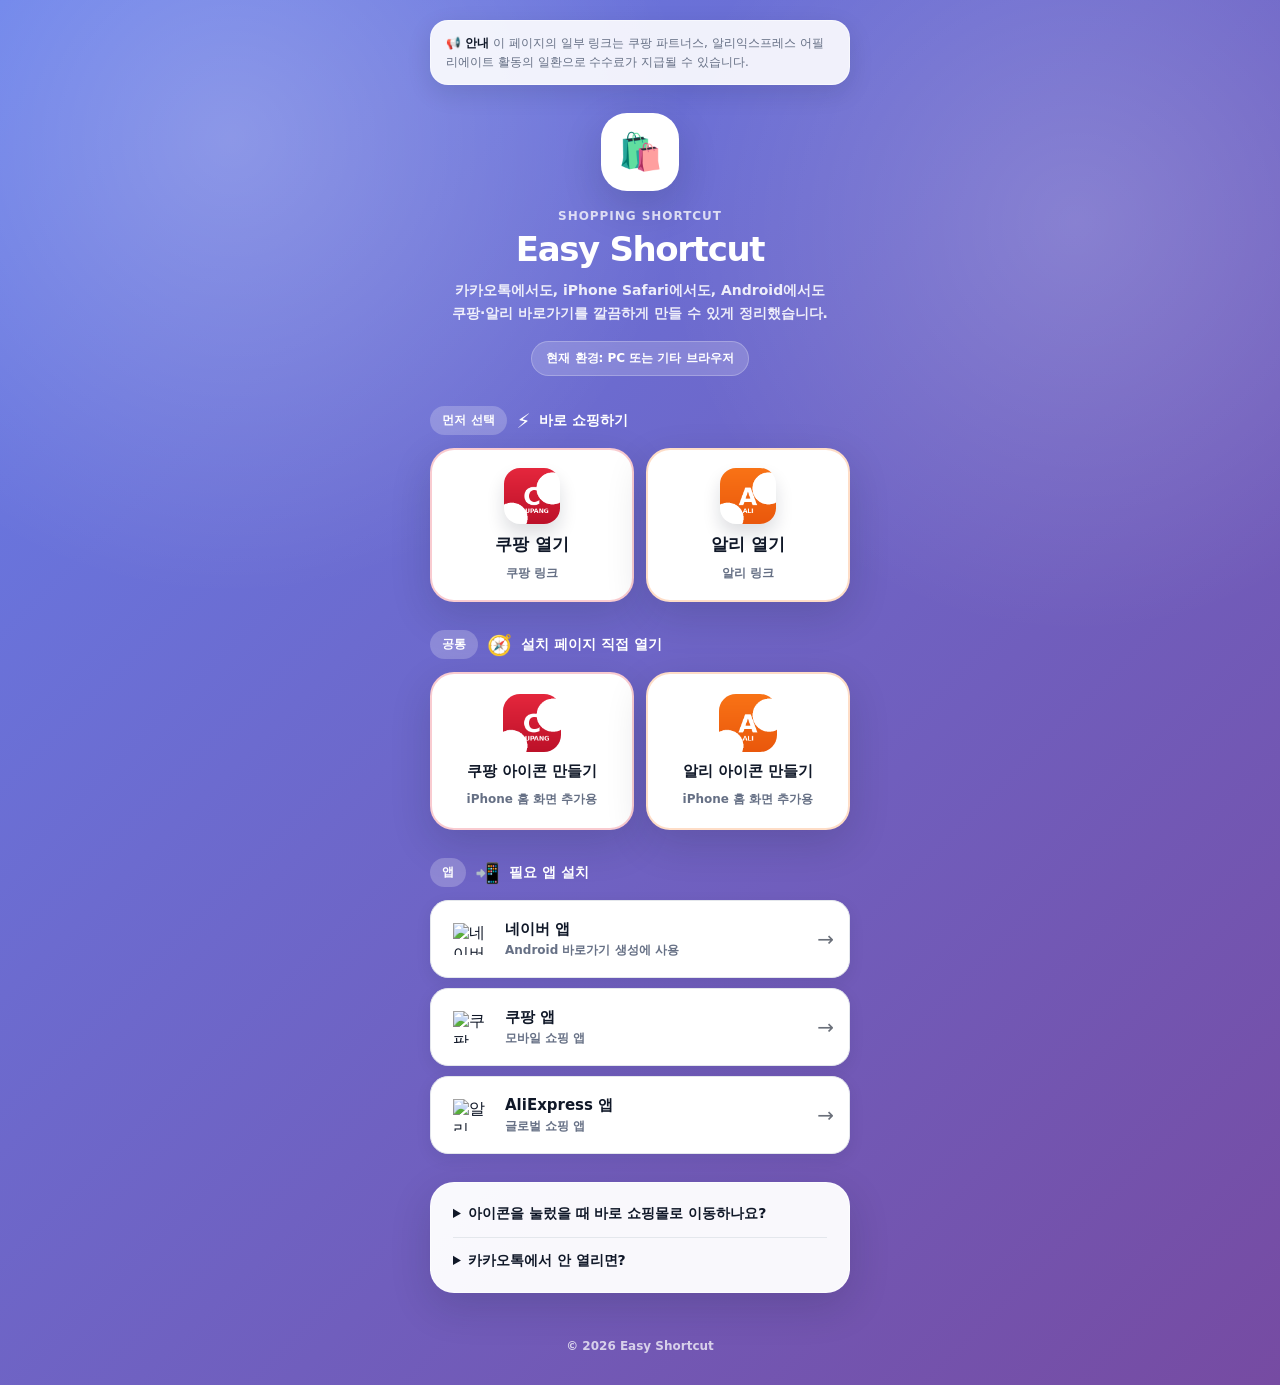
==== index.html @ d46e0c62 "Add files via upload" ====
<!DOCTYPE html>
<html lang="ko">
<head>
  <meta charset="utf-8">
  <meta name="viewport" content="width=device-width, initial-scale=1.0, maximum-scale=1.0, viewport-fit=cover">
  <meta name="format-detection" content="telephone=no">
  <meta name="google-site-verification" content="u36-FtkXCnHJ3qi2akqjFoLQ2M7pudNXb6r19_hKcMg">

  <title>Easy Shortcut - 쿠팡·알리 쇼핑 바로가기</title>
  <meta name="description" content="쿠팡, 알리익스프레스 바로가기 아이콘을 휴대폰 홈 화면에 추가하고 카카오톡·Safari·Android 환경에서 간편하게 쇼핑하세요.">
  <meta name="keywords" content="쇼핑 바로가기, 쿠팡 바로가기, 알리익스프레스 바로가기, 홈화면 추가, 카카오톡 외부브라우저, 네이버앱 바로가기">
  <link rel="canonical" href="https://azit4376-blip.github.io/app/">

  <meta property="og:type" content="website">
  <meta property="og:title" content="Easy Shortcut - 쿠팡·알리 쇼핑 바로가기">
  <meta property="og:description" content="쿠팡·알리 쇼핑 아이콘을 휴대폰 홈 화면에 추가하세요.">
  <meta property="og:image" content="https://azit4376-blip.github.io/app/icon-512.png">
  <meta property="og:url" content="https://azit4376-blip.github.io/app/">

  <meta name="theme-color" content="#101828">
  <meta name="apple-mobile-web-app-capable" content="yes">
  <meta name="apple-mobile-web-app-status-bar-style" content="default">
  <meta name="apple-mobile-web-app-title" content="쇼핑홈">
  <link rel="apple-touch-icon" href="icon-192.png">
  <link rel="icon" href="icon-192.png">
  <link rel="manifest" href="manifest.json">

  <link rel="stylesheet" href="style.css">
  <script src="app.js" defer></script>
</head>

<body data-page="index">
  <div id="kakaotalk-guide" class="overlay" aria-hidden="true">
    <div class="overlay-panel" role="dialog" aria-modal="true" aria-labelledby="kakao-title">
      <button class="overlay-close" type="button" data-close-overlay aria-label="닫기">×</button>
      <div class="overlay-badge">💬</div>
      <p class="overlay-eyebrow">카카오톡 인앱 브라우저 감지</p>
      <h2 id="kakao-title">외부 브라우저에서 여는 게 안정적이에요</h2>
      <p id="kakao-desc" class="overlay-desc"></p>
      <button id="open-ext-btn" class="primary-btn overlay-btn" type="button">외부 브라우저로 열기</button>
      <p id="kakao-subnote" class="overlay-note"></p>
    </div>
  </div>

  <div id="toast" class="toast" role="status" aria-live="polite"></div>

  <main class="container">
    <section class="notice-card disclosure">
      <b>📢 안내</b>
      이 페이지의 일부 링크는 쿠팡 파트너스, 알리익스프레스 어필리에이트 활동의 일환으로 수수료가 지급될 수 있습니다.
    </section>

    <header class="hero">
      <div class="logo" aria-hidden="true">🛍️</div>
      <p class="eyebrow">Shopping Shortcut</p>
      <h1>Easy Shortcut</h1>
      <p class="hero-desc">카카오톡에서도, iPhone Safari에서도, Android에서도<br>쿠팡·알리 바로가기를 깔끔하게 만들 수 있게 정리했습니다.</p>
      <div class="platform-chip" id="platform-chip">기기 환경 확인 중</div>
    </header>

    <section class="section quick-actions">
      <div class="section-title">
        <span class="badge">먼저 선택</span>
        <span class="emoji">⚡</span>
        <span>바로 쇼핑하기</span>
      </div>

      <div class="button-grid">
        <button class="shop-tile coupang-tile" type="button" data-open-shop="coupang">
          <img src="coupang-icon.png" alt="" class="shop-icon" loading="lazy">
          <span>쿠팡 열기</span>
          <small>쿠팡 링크</small>
        </button>
        <button class="shop-tile ali-tile" type="button" data-open-shop="ali">
          <img src="ali-icon.png" alt="" class="shop-icon" loading="lazy">
          <span>알리 열기</span>
          <small>알리 링크</small>
        </button>
      </div>
    </section>

    <section class="section only-kakao">
      <div class="guide-card kakao-card">
        <div class="guide-header">
          <span class="emoji">💬</span>
          <h2>카카오톡에서 열었다면</h2>
        </div>
        <p class="guide-copy">카카오톡 안에서는 홈 화면 추가나 외부 앱 연결이 막히는 경우가 많습니다. 아래 버튼으로 Safari 또는 기본 브라우저에서 다시 열어주세요.</p>
        <button class="primary-btn" type="button" data-open-external-current>외부 브라우저로 다시 열기</button>
      </div>
    </section>

    <section class="section only-android" id="android-shortcuts">
      <div class="section-title">
        <span class="badge">Android</span>
        <span class="emoji">📱</span>
        <span>홈 화면 아이콘 추가</span>
      </div>

      <div class="guide-card">
        <div class="guide-header">
          <span class="emoji">✅</span>
          <h2>네이버앱 바로가기 방식</h2>
        </div>
        <p class="guide-copy">Android는 네이버앱의 바로가기 기능을 이용하면 홈 화면에 쇼핑 아이콘을 바로 만들 수 있습니다.</p>
        <button class="card card-primary" type="button" data-shortcut-shop="coupang">
          <span class="card-icon"><img src="coupang-icon.png" alt="쿠팡"></span>
          <span class="card-text"><b>쿠팡 아이콘 추가</b><small>홈 화면에 쿠팡 바로가기 만들기</small></span>
          <span class="card-arrow">→</span>
        </button>
        <button class="card" type="button" data-shortcut-shop="ali">
          <span class="card-icon"><img src="ali-icon.png" alt="알리"></span>
          <span class="card-text"><b>알리 아이콘 추가</b><small>홈 화면에 알리 바로가기 만들기</small></span>
          <span class="card-arrow">→</span>
        </button>
        <p class="mini-note">네이버앱이 없으면 설치 화면으로 이동합니다.</p>
      </div>
    </section>

    <section class="section only-ios" id="ios-guide">
      <div class="section-title">
        <span class="badge">iPhone</span>
        <span class="emoji">🍎</span>
        <span>홈 화면 추가 방법</span>
      </div>

      <div class="guide-card">
        <div class="guide-header">
          <span class="emoji">📌</span>
          <h2>Safari에서 아이콘 만들기</h2>
        </div>
        <ol class="steps">
          <li><b>1</b><span>아래에서 원하는 쇼핑몰 설치 페이지를 엽니다.</span></li>
          <li><b>2</b><span>Safari 하단의 <strong>공유 버튼 ↑</strong>을 누릅니다.</span></li>
          <li><b>3</b><span><strong>홈 화면에 추가</strong>를 선택하고 이름을 확인한 뒤 추가합니다.</span></li>
        </ol>
        <div class="button-grid slim">
          <a class="secondary-btn" href="coupang.html?install=1">쿠팡 설치 페이지</a>
          <a class="secondary-btn" href="ali.html?install=1">알리 설치 페이지</a>
        </div>
      </div>
    </section>

    <section class="section universal-guide">
      <div class="section-title">
        <span class="badge">공통</span>
        <span class="emoji">🧭</span>
        <span>설치 페이지 직접 열기</span>
      </div>

      <div class="install-grid">
        <a class="install-card coupang-border" href="coupang.html?install=1">
          <img src="coupang-icon.png" alt="쿠팡" class="install-icon">
          <b>쿠팡 아이콘 만들기</b>
          <span>iPhone 홈 화면 추가용</span>
        </a>
        <a class="install-card ali-border" href="ali.html?install=1">
          <img src="ali-icon.png" alt="알리익스프레스" class="install-icon">
          <b>알리 아이콘 만들기</b>
          <span>iPhone 홈 화면 추가용</span>
        </a>
      </div>
    </section>

    <section class="section">
      <div class="section-title">
        <span class="badge">앱</span>
        <span class="emoji">📲</span>
        <span>필요 앱 설치</span>
      </div>

      <a href="https://play.google.com/store/apps/details?id=com.nhn.android.search&hl=ko" class="card app-card" target="_blank" rel="noopener noreferrer">
        <span class="card-icon"><img src="https://www.google.com/s2/favicons?domain=naver.com&sz=64" alt="네이버"></span>
        <span class="card-text"><b>네이버 앱</b><small>Android 바로가기 생성에 사용</small></span>
        <span class="card-arrow">→</span>
      </a>
      <a href="https://play.google.com/store/apps/details?id=com.coupang.mobile&hl=ko" class="card app-card" target="_blank" rel="noopener noreferrer">
        <span class="card-icon"><img src="https://www.google.com/s2/favicons?domain=coupang.com&sz=64" alt="쿠팡"></span>
        <span class="card-text"><b>쿠팡 앱</b><small>모바일 쇼핑 앱</small></span>
        <span class="card-arrow">→</span>
      </a>
      <a href="https://play.google.com/store/apps/details?id=com.alibaba.aliexpresshd&hl=ko" class="card app-card" target="_blank" rel="noopener noreferrer">
        <span class="card-icon"><img src="https://www.google.com/s2/favicons?domain=aliexpress.com&sz=64" alt="알리"></span>
        <span class="card-text"><b>AliExpress 앱</b><small>글로벌 쇼핑 앱</small></span>
        <span class="card-arrow">→</span>
      </a>
    </section>

    <section class="section faq-card">
      <details>
        <summary>아이콘을 눌렀을 때 바로 쇼핑몰로 이동하나요?</summary>
        <p>Android 네이버앱 바로가기는 쇼핑몰 링크를 바로 열도록 구성했습니다. iPhone은 Safari 정책상 홈 화면에 추가한 설치 페이지가 먼저 열리고, 홈 화면 실행 환경에서는 자동으로 쇼핑몰 링크로 이동합니다.</p>
      </details>
      <details>
        <summary>카카오톡에서 안 열리면?</summary>
        <p>카카오톡 오른쪽 하단 또는 상단 메뉴에서 “외부 브라우저로 열기 / Safari로 열기”를 선택한 뒤 다시 시도하면 안정적입니다.</p>
      </details>
    </section>

    <footer class="footer">© 2026 Easy Shortcut</footer>
  </main>
</body>
</html>
---- style.css ----
@import url('https://cdn.jsdelivr.net/gh/orioncactus/pretendard/dist/web/static/pretendard.css');

:root {
  --bg-1: #667eea;
  --bg-2: #764ba2;
  --bg-gradient: linear-gradient(135deg, var(--bg-1), var(--bg-2));
  --card: rgba(255, 255, 255, 0.96);
  --card-solid: #ffffff;
  --text: #101828;
  --muted: #667085;
  --line: #e4e7ec;
  --primary: #6366f1;
  --primary-dark: #4f46e5;
  --coupang: #e5273d;
  --coupang-dark: #bd1129;
  --ali: #f97316;
  --ali-dark: #ea580c;
  --shadow: 0 14px 40px rgba(16, 24, 40, 0.16);
  --shadow-soft: 0 8px 24px rgba(16, 24, 40, 0.12);
  --radius: 24px;
}

* { box-sizing: border-box; margin: 0; padding: 0; }
html { -webkit-text-size-adjust: 100%; }
body {
  min-height: 100vh;
  color: var(--text);
  font-family: 'Pretendard', -apple-system, BlinkMacSystemFont, system-ui, sans-serif;
  background:
    radial-gradient(circle at 18% 10%, rgba(255,255,255,0.24), transparent 28%),
    radial-gradient(circle at 84% 16%, rgba(255,255,255,0.18), transparent 26%),
    var(--bg-gradient);
  padding: max(20px, env(safe-area-inset-top)) 0 max(24px, env(safe-area-inset-bottom));
}

button, a { -webkit-tap-highlight-color: transparent; }
button { font: inherit; }
a { color: inherit; }
img { max-width: 100%; display: block; }

.container { width: min(100%, 460px); margin: 0 auto; padding: 0 20px; }

.notice-card {
  background: rgba(255, 255, 255, 0.9);
  border: 1px solid rgba(255, 255, 255, 0.45);
  box-shadow: var(--shadow-soft);
  border-radius: 18px;
  padding: 13px 15px;
  color: var(--muted);
  font-size: 12px;
  line-height: 1.55;
}
.notice-card b { color: var(--text); }
.notice-card.small { width: 100%; margin-bottom: 22px; text-align: left; }

.hero { text-align: center; color: white; padding: 28px 0 30px; }
.logo {
  width: 78px;
  height: 78px;
  margin: 0 auto 18px;
  border-radius: 26px;
  background: var(--card-solid);
  display: grid;
  place-items: center;
  font-size: 36px;
  box-shadow: var(--shadow);
  animation: float 3.5s ease-in-out infinite;
}
@keyframes float { 0%,100% { transform: translateY(0); } 50% { transform: translateY(-8px); } }
.eyebrow { font-size: 12px; font-weight: 800; letter-spacing: 0.08em; text-transform: uppercase; opacity: 0.76; }
.hero h1 { margin-top: 6px; font-size: 34px; font-weight: 900; letter-spacing: -0.04em; }
.hero-desc { margin-top: 10px; font-size: 14px; line-height: 1.65; color: rgba(255,255,255,0.88); font-weight: 600; }
.platform-chip {
  display: inline-flex;
  margin-top: 16px;
  padding: 8px 14px;
  border-radius: 999px;
  background: rgba(255,255,255,0.18);
  border: 1px solid rgba(255,255,255,0.24);
  color: white;
  font-size: 12px;
  font-weight: 800;
  backdrop-filter: blur(10px);
}

.section { margin-bottom: 28px; }
.section-title {
  display: flex;
  align-items: center;
  gap: 9px;
  margin-bottom: 13px;
  color: white;
  font-size: 14px;
  font-weight: 900;
}
.badge {
  padding: 6px 12px;
  border-radius: 999px;
  background: rgba(255,255,255,0.22);
  font-size: 12px;
  letter-spacing: 0.02em;
}
.emoji { font-size: 20px; }

.button-grid { display: grid; grid-template-columns: 1fr 1fr; gap: 12px; }
.button-grid.slim { margin-top: 18px; }
.shop-tile {
  border: 0;
  border-radius: var(--radius);
  min-height: 148px;
  padding: 18px 14px;
  background: var(--card-solid);
  box-shadow: var(--shadow);
  color: var(--text);
  display: flex;
  flex-direction: column;
  align-items: center;
  justify-content: center;
  gap: 9px;
  cursor: pointer;
  transition: transform 0.15s ease, box-shadow 0.15s ease;
}
.shop-tile:active { transform: scale(0.97); box-shadow: var(--shadow-soft); }
.shop-icon { width: 56px; height: 56px; border-radius: 16px; object-fit: cover; box-shadow: 0 10px 18px rgba(16,24,40,0.14); }
.shop-tile span { font-size: 17px; font-weight: 900; }
.shop-tile small { color: var(--muted); font-size: 12px; font-weight: 700; }
.coupang-tile { border: 2px solid rgba(229, 39, 61, 0.24); }
.ali-tile { border: 2px solid rgba(249, 115, 22, 0.24); }

.guide-card, .faq-card {
  background: var(--card);
  border: 1px solid rgba(255,255,255,0.55);
  box-shadow: var(--shadow);
  border-radius: var(--radius);
  padding: 22px;
}
.guide-header { display: flex; align-items: center; gap: 9px; margin-bottom: 12px; }
.guide-header h2 { font-size: 18px; font-weight: 900; letter-spacing: -0.03em; }
.guide-copy { color: var(--muted); font-size: 14px; line-height: 1.7; margin-bottom: 16px; font-weight: 600; }
.kakao-card { background: #fee500; }
.kakao-card .guide-copy { color: #3c1e1e; }

.card {
  width: 100%;
  border: 1px solid var(--line);
  border-radius: 18px;
  background: var(--card-solid);
  padding: 15px;
  margin-top: 10px;
  display: flex;
  align-items: center;
  gap: 13px;
  color: var(--text);
  text-align: left;
  text-decoration: none;
  box-shadow: 0 5px 16px rgba(16,24,40,0.08);
  cursor: pointer;
}
.card-primary {
  color: white;
  background: linear-gradient(135deg, var(--coupang), var(--coupang-dark));
  border: 0;
}
.card-icon { width: 46px; height: 46px; border-radius: 14px; background: rgba(255,255,255,0.75); display: grid; place-items: center; flex: 0 0 auto; }
.card-icon img { width: 32px; height: 32px; object-fit: contain; }
.card-text { display: flex; flex-direction: column; gap: 3px; flex: 1; }
.card-text b { font-size: 15px; }
.card-text small { font-size: 12px; color: var(--muted); font-weight: 700; }
.card-primary .card-text small { color: rgba(255,255,255,0.85); }
.card-arrow { font-size: 20px; opacity: 0.62; }
.mini-note { margin-top: 12px; color: var(--muted); font-size: 12px; font-weight: 700; text-align: center; }

.steps { list-style: none; display: grid; gap: 13px; }
.steps li { display: flex; gap: 12px; align-items: flex-start; font-size: 14px; line-height: 1.55; color: var(--text); font-weight: 600; }
.steps b {
  width: 28px;
  height: 28px;
  border-radius: 999px;
  background: var(--primary);
  color: white;
  display: inline-grid;
  place-items: center;
  flex: 0 0 auto;
  font-size: 13px;
}
.steps strong { color: var(--primary-dark); }
.steps.compact { gap: 10px; }

.install-grid { display: grid; grid-template-columns: 1fr 1fr; gap: 12px; }
.install-card {
  background: var(--card-solid);
  border: 2px solid transparent;
  border-radius: var(--radius);
  padding: 18px 12px;
  min-height: 158px;
  text-decoration: none;
  box-shadow: var(--shadow);
  display: flex;
  flex-direction: column;
  align-items: center;
  justify-content: center;
  gap: 10px;
  text-align: center;
}
.install-card b { font-size: 15px; }
.install-card span { font-size: 12px; color: var(--muted); font-weight: 700; }
.install-icon { width: 58px; height: 58px; border-radius: 17px; object-fit: cover; }
.coupang-border { border-color: rgba(229, 39, 61, 0.24); }
.ali-border { border-color: rgba(249, 115, 22, 0.24); }

.primary-btn, .secondary-btn, .ghost-btn {
  border: 0;
  border-radius: 18px;
  min-height: 52px;
  padding: 14px 18px;
  font-size: 15px;
  font-weight: 900;
  cursor: pointer;
  text-align: center;
  text-decoration: none;
  display: inline-flex;
  align-items: center;
  justify-content: center;
  transition: transform 0.15s ease, box-shadow 0.15s ease;
}
.primary-btn {
  width: 100%;
  color: white;
  background: linear-gradient(135deg, var(--primary), var(--primary-dark));
  box-shadow: 0 12px 26px rgba(79, 70, 229, 0.26);
}
.secondary-btn { color: var(--text); background: #f2f4f7; border: 1px solid var(--line); }
.secondary-btn.full, .ghost-btn { width: 100%; margin-top: 10px; }
.ghost-btn { color: var(--muted); background: transparent; border: 1px dashed var(--line); }
.primary-btn:active, .secondary-btn:active, .ghost-btn:active { transform: translateY(1px) scale(0.99); }

.faq-card details { padding: 14px 0; border-bottom: 1px solid var(--line); }
.faq-card details:first-child { padding-top: 0; }
.faq-card details:last-child { border-bottom: 0; padding-bottom: 0; }
.faq-card summary { cursor: pointer; font-weight: 900; font-size: 14px; }
.faq-card p { margin-top: 9px; color: var(--muted); font-size: 13px; line-height: 1.65; font-weight: 600; }

.footer { text-align: center; color: rgba(255,255,255,0.72); font-size: 12px; font-weight: 700; padding: 18px 0 8px; }

/* Overlay */
.overlay {
  display: none;
  position: fixed;
  inset: 0;
  z-index: 10000;
  padding: 20px;
  background: rgba(3, 7, 18, 0.74);
  backdrop-filter: blur(10px);
  align-items: center;
  justify-content: center;
}
.overlay.show { display: flex; }
.overlay-panel {
  width: min(100%, 370px);
  border-radius: 28px;
  background: #fee500;
  color: #3c1e1e;
  padding: 30px 24px 24px;
  box-shadow: 0 28px 70px rgba(0,0,0,0.32);
  text-align: center;
  position: relative;
}
.overlay-close {
  position: absolute;
  right: 14px;
  top: 12px;
  width: 34px;
  height: 34px;
  border: 0;
  border-radius: 999px;
  background: rgba(60, 30, 30, 0.08);
  color: #3c1e1e;
  font-size: 22px;
  cursor: pointer;
}
.overlay-badge { font-size: 50px; }
.overlay-eyebrow { margin-top: 4px; font-size: 12px; font-weight: 900; opacity: 0.75; }
.overlay-panel h2 { margin-top: 8px; font-size: 22px; font-weight: 900; letter-spacing: -0.04em; }
.overlay-desc { margin-top: 12px; font-size: 14px; line-height: 1.75; font-weight: 700; }
.overlay-btn { margin-top: 18px; }
.overlay-note { margin-top: 12px; font-size: 12px; line-height: 1.5; font-weight: 800; opacity: 0.82; }

.toast {
  position: fixed;
  left: 50%;
  bottom: max(20px, env(safe-area-inset-bottom));
  transform: translate(-50%, 18px);
  z-index: 10001;
  max-width: min(90vw, 360px);
  padding: 12px 14px;
  border-radius: 999px;
  background: rgba(16, 24, 40, 0.92);
  color: white;
  font-size: 13px;
  font-weight: 800;
  opacity: 0;
  pointer-events: none;
  transition: opacity 0.18s ease, transform 0.18s ease;
}
.toast.show { opacity: 1; transform: translate(-50%, 0); }

/* Platform-specific display */
.only-ios, .only-android, .only-kakao { display: none !important; }
body.is-ios .only-ios { display: block !important; }
body.is-android .only-android { display: block !important; }
body.is-kakao .only-kakao { display: block !important; }
body.is-kakao .only-android.secondary-btn,
body.is-android .only-android.secondary-btn { display: inline-flex !important; }
body.is-kakao .only-ios { display: none !important; }
body.is-kakao.is-ios .only-ios { display: block !important; }

/* Single install pages */
body.single-page {
  display: grid;
  place-items: center;
  padding: max(18px, env(safe-area-inset-top)) 18px max(18px, env(safe-area-inset-bottom));
}
.install-page {
  width: min(100%, 410px);
  padding: 28px 24px 24px;
  border-radius: 32px;
  background: rgba(255,255,255,0.97);
  box-shadow: 0 34px 74px rgba(16,24,40,0.24);
  display: flex;
  flex-direction: column;
  align-items: center;
  text-align: center;
}
.coupang-theme { --primary: var(--coupang); --primary-dark: var(--coupang-dark); }
.ali-theme { --primary: var(--ali); --primary-dark: var(--ali-dark); }
.big-icon { width: 96px; height: 96px; border-radius: 25px; object-fit: cover; box-shadow: 0 14px 28px rgba(16,24,40,0.18); margin-bottom: 18px; }
.install-page h1 { margin-top: 6px; font-size: 26px; font-weight: 900; letter-spacing: -0.04em; }
.lead { margin: 10px 0 20px; color: var(--muted); font-size: 14px; line-height: 1.65; font-weight: 700; }
.platform-guide {
  width: 100%;
  background: #f9fafb;
  border: 1px solid var(--line);
  border-radius: 20px;
  padding: 17px;
  margin-bottom: 16px;
  text-align: left;
}
.platform-guide p { color: var(--muted); font-size: 13px; line-height: 1.65; font-weight: 700; }
.guide-mini-title { margin-bottom: 12px; font-weight: 900; font-size: 14px; }
.auto-card {
  width: 100%;
  border-radius: 18px;
  padding: 14px;
  margin-bottom: 16px;
  background: rgba(99,102,241,0.08);
  border: 1px solid rgba(99,102,241,0.16);
  display: grid;
  gap: 4px;
  color: var(--text);
}
.auto-card[hidden] { display: none; }
.auto-card b { font-size: 14px; }
.auto-card span { color: var(--muted); font-size: 12px; font-weight: 700; }
.text-btn { margin-top: 6px; border: 0; background: transparent; color: var(--primary-dark); font-weight: 900; cursor: pointer; }
.sub-link { margin-top: 14px; color: var(--muted); font-size: 13px; font-weight: 800; text-decoration: none; border-bottom: 1px dashed var(--line); }

@media (max-width: 360px) {
  .container { padding: 0 16px; }
  .hero h1 { font-size: 30px; }
  .button-grid, .install-grid { gap: 10px; }
  .shop-tile { min-height: 136px; }
  .guide-card, .faq-card { padding: 19px; }
  .install-page { padding: 24px 19px 22px; }
  .install-page h1 { font-size: 23px; }
  .big-icon { width: 86px; height: 86px; }
}
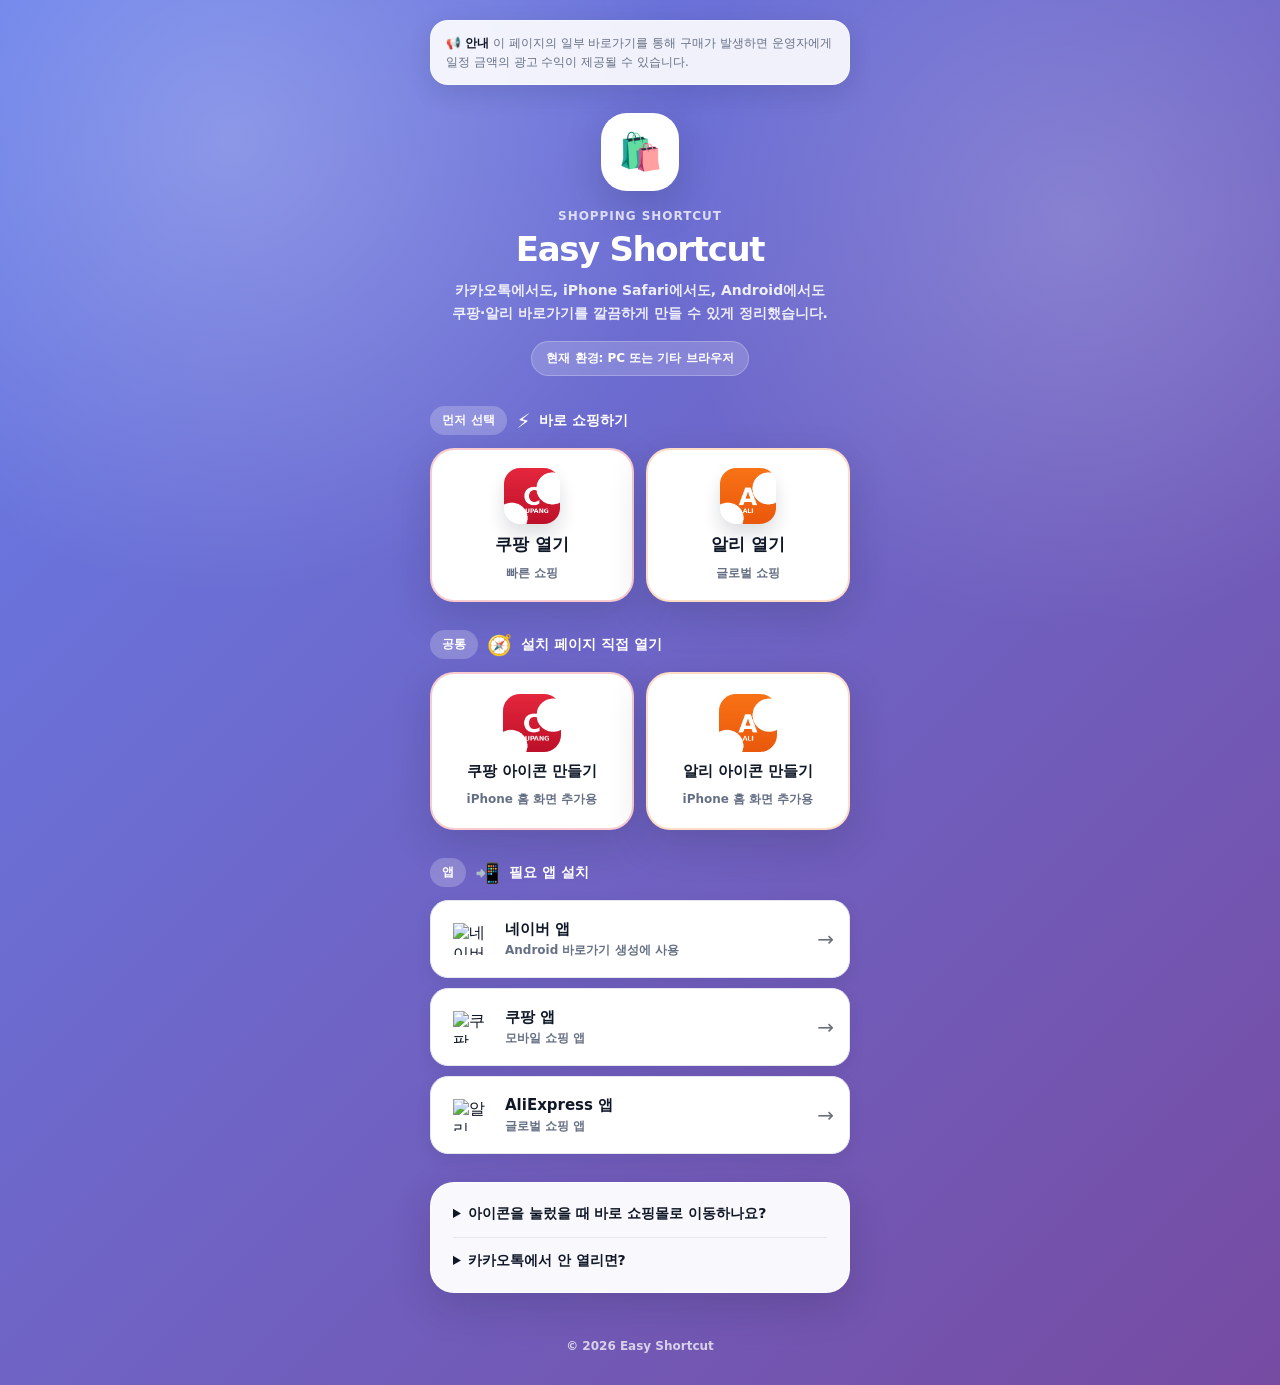
==== commit 8a7f0035: "Add files via upload" ====
--- a/index.html
+++ b/index.html
@@ -47,7 +47,7 @@
   <main class="container">
     <section class="notice-card disclosure">
       <b>📢 안내</b>
-      이 페이지의 일부 링크는 쿠팡 파트너스, 알리익스프레스 어필리에이트 활동의 일환으로 수수료가 지급될 수 있습니다.
+      이 페이지의 일부 바로가기를 통해 구매가 발생하면 운영자에게 일정 금액의 광고 수익이 제공될 수 있습니다.
     </section>
 
     <header class="hero">
@@ -69,12 +69,12 @@
         <button class="shop-tile coupang-tile" type="button" data-open-shop="coupang">
           <img src="coupang-icon.png" alt="" class="shop-icon" loading="lazy">
           <span>쿠팡 열기</span>
-          <small>쿠팡 링크</small>
+          <small>빠른 쇼핑</small>
         </button>
         <button class="shop-tile ali-tile" type="button" data-open-shop="ali">
           <img src="ali-icon.png" alt="" class="shop-icon" loading="lazy">
           <span>알리 열기</span>
-          <small>알리 링크</small>
+          <small>글로벌 쇼핑</small>
         </button>
       </div>
     </section>
@@ -102,18 +102,18 @@
           <span class="emoji">✅</span>
           <h2>네이버앱 바로가기 방식</h2>
         </div>
-        <p class="guide-copy">Android는 네이버앱의 바로가기 기능을 이용하면 홈 화면에 쇼핑 아이콘을 바로 만들 수 있습니다.</p>
-        <button class="card card-primary" type="button" data-shortcut-shop="coupang">
+        <p class="guide-copy">아래 버튼을 누르면 네이버앱의 바로가기 추가 화면으로 이동하도록 설정했습니다.</p>
+        <button class="card card-primary" type="button" data-naver-shortcut="coupang">
           <span class="card-icon"><img src="coupang-icon.png" alt="쿠팡"></span>
-          <span class="card-text"><b>쿠팡 아이콘 추가</b><small>홈 화면에 쿠팡 바로가기 만들기</small></span>
+          <span class="card-text"><b>쿠팡 아이콘 추가</b><small>네이버앱 바로가기 추가 화면으로 이동</small></span>
           <span class="card-arrow">→</span>
         </button>
-        <button class="card" type="button" data-shortcut-shop="ali">
+        <button class="card" type="button" data-naver-shortcut="ali">
           <span class="card-icon"><img src="ali-icon.png" alt="알리"></span>
-          <span class="card-text"><b>알리 아이콘 추가</b><small>홈 화면에 알리 바로가기 만들기</small></span>
+          <span class="card-text"><b>알리 아이콘 추가</b><small>네이버앱 바로가기 추가 화면으로 이동</small></span>
           <span class="card-arrow">→</span>
         </button>
-        <p class="mini-note">네이버앱이 없으면 설치 화면으로 이동합니다.</p>
+        <p class="mini-note">네이버앱이 설치되어 있으면 바로가기 추가 화면이 열립니다.</p>
       </div>
     </section>
 
--- a/style.css
+++ b/style.css
@@ -374,3 +374,211 @@
   .install-page h1 { font-size: 23px; }
   .big-icon { width: 86px; height: 86px; }
 }
+
+
+/* ─────────────────────────────────────────
+   Single install page guide upgrade
+   메인 페이지의 "홈 화면 추가 방법" 카드 디자인을 설치 페이지에도 적용
+───────────────────────────────────────── */
+.install-section {
+  width: 100%;
+  margin-bottom: 16px;
+}
+.install-section-title {
+  color: var(--text);
+  margin: 0 0 12px;
+  justify-content: flex-start;
+}
+.install-section-title .badge {
+  color: white;
+  background: linear-gradient(135deg, var(--primary), var(--primary-dark));
+  box-shadow: 0 8px 18px rgba(16, 24, 40, 0.12);
+}
+.install-guide-card {
+  width: 100%;
+  padding: 21px;
+  text-align: left;
+  background: linear-gradient(180deg, rgba(255,255,255,0.98), rgba(249,250,251,0.98));
+  border: 1px solid rgba(228, 231, 236, 0.95);
+  box-shadow: 0 12px 28px rgba(16, 24, 40, 0.10);
+}
+.install-guide-card .guide-header {
+  padding-bottom: 14px;
+  margin-bottom: 15px;
+  border-bottom: 1px solid var(--line);
+}
+.install-guide-card .guide-header h2 {
+  font-size: 18px;
+}
+.install-guide-card .guide-copy {
+  margin-bottom: 16px;
+}
+.install-guide-card .guide-copy b {
+  color: var(--primary-dark);
+  font-weight: 900;
+}
+.install-steps {
+  gap: 15px;
+}
+.install-steps li {
+  padding: 13px 12px;
+  border-radius: 16px;
+  background: #ffffff;
+  border: 1px solid rgba(228, 231, 236, 0.9);
+  box-shadow: 0 4px 14px rgba(16, 24, 40, 0.06);
+}
+.install-steps b {
+  background: linear-gradient(135deg, var(--primary), var(--primary-dark));
+  box-shadow: 0 8px 14px rgba(16, 24, 40, 0.12);
+}
+.install-steps strong {
+  color: var(--primary-dark);
+  font-weight: 900;
+}
+.result-box {
+  margin-top: 16px;
+  padding: 14px 15px;
+  border-radius: 18px;
+  background: rgba(99, 102, 241, 0.07);
+  border: 1px solid rgba(99, 102, 241, 0.13);
+  display: flex;
+  align-items: center;
+  gap: 12px;
+}
+.coupang-theme .result-box {
+  background: rgba(229, 39, 61, 0.07);
+  border-color: rgba(229, 39, 61, 0.14);
+}
+.ali-theme .result-box {
+  background: rgba(249, 115, 22, 0.08);
+  border-color: rgba(249, 115, 22, 0.16);
+}
+.result-icon {
+  width: 42px;
+  height: 42px;
+  border-radius: 15px;
+  background: #ffffff;
+  box-shadow: 0 6px 16px rgba(16, 24, 40, 0.10);
+  display: grid;
+  place-items: center;
+  font-size: 22px;
+  flex: 0 0 auto;
+}
+.result-box p {
+  font-size: 13px;
+  line-height: 1.55;
+  color: var(--muted);
+  font-weight: 700;
+}
+.result-box b {
+  color: var(--primary-dark);
+  font-weight: 900;
+}
+.kakao-install-card {
+  background: #fee500;
+  border-color: rgba(60, 30, 30, 0.12);
+}
+.kakao-install-card .guide-copy {
+  color: #3c1e1e;
+}
+.install-actions {
+  width: 100%;
+  margin-top: 2px;
+}
+
+@media (max-width: 360px) {
+  .install-guide-card { padding: 18px; }
+  .install-steps li { padding: 12px 10px; }
+  .result-box { padding: 12px; }
+}
+
+
+/* ─────────────────────────────────────────
+   INSTALL PAGE GUIDE POPUP
+───────────────────────────────────────── */
+.install-guide-overlay {
+  position: fixed;
+  inset: 0;
+  z-index: 11000;
+  display: none;
+  align-items: center;
+  justify-content: center;
+  padding: 22px;
+  background: rgba(15, 23, 42, 0.62);
+  backdrop-filter: blur(14px);
+}
+.install-guide-overlay.show { display: flex; }
+.install-guide-panel {
+  position: relative;
+  width: min(100%, 390px);
+  max-height: calc(100vh - 44px);
+  overflow: auto;
+  background: rgba(255, 255, 255, 0.98);
+  border-radius: 28px;
+  padding: 26px 22px 22px;
+  box-shadow: 0 28px 70px rgba(0, 0, 0, 0.32);
+  border: 1px solid rgba(255, 255, 255, 0.75);
+}
+.install-guide-top {
+  display: flex;
+  align-items: center;
+  gap: 10px;
+  margin-bottom: 14px;
+}
+.install-guide-top .emoji { font-size: 28px; }
+.install-guide-top .badge {
+  display: inline-flex;
+  align-items: center;
+  justify-content: center;
+  min-height: 30px;
+  padding: 6px 14px;
+  border-radius: 999px;
+  background: rgba(99, 102, 241, 0.11);
+  color: var(--primary-dark);
+  font-size: 13px;
+  font-weight: 900;
+}
+.install-guide-panel h2 {
+  font-size: 25px;
+  line-height: 1.25;
+  letter-spacing: -0.6px;
+  margin: 0 34px 10px 0;
+  color: var(--text-dark);
+}
+.install-guide-desc {
+  font-size: 14px;
+  line-height: 1.65;
+  color: var(--text-gray);
+  margin-bottom: 18px;
+}
+.install-guide-desc b { color: var(--text-dark); }
+.install-guide-popup-steps {
+  gap: 14px;
+  margin-bottom: 18px;
+}
+.install-guide-popup-steps li {
+  background: #f8fafc;
+  border: 1px solid rgba(99, 102, 241, 0.12);
+  border-radius: 18px;
+  padding: 14px 14px 14px 12px;
+  box-shadow: var(--shadow-sm);
+}
+.install-guide-popup-steps li b {
+  width: 32px;
+  height: 32px;
+  font-size: 14px;
+}
+.install-guide-popup-steps li span {
+  font-size: 15px;
+  line-height: 1.55;
+  font-weight: 700;
+}
+.popup-result-box { margin-bottom: 16px; }
+.primary-btn.full { width: 100%; }
+
+@media (max-width: 360px) {
+  .install-guide-overlay { padding: 16px; }
+  .install-guide-panel { border-radius: 24px; padding: 24px 18px 18px; }
+  .install-guide-panel h2 { font-size: 22px; }
+  .install-guide-popup-steps li span { font-size: 14px; }
+}
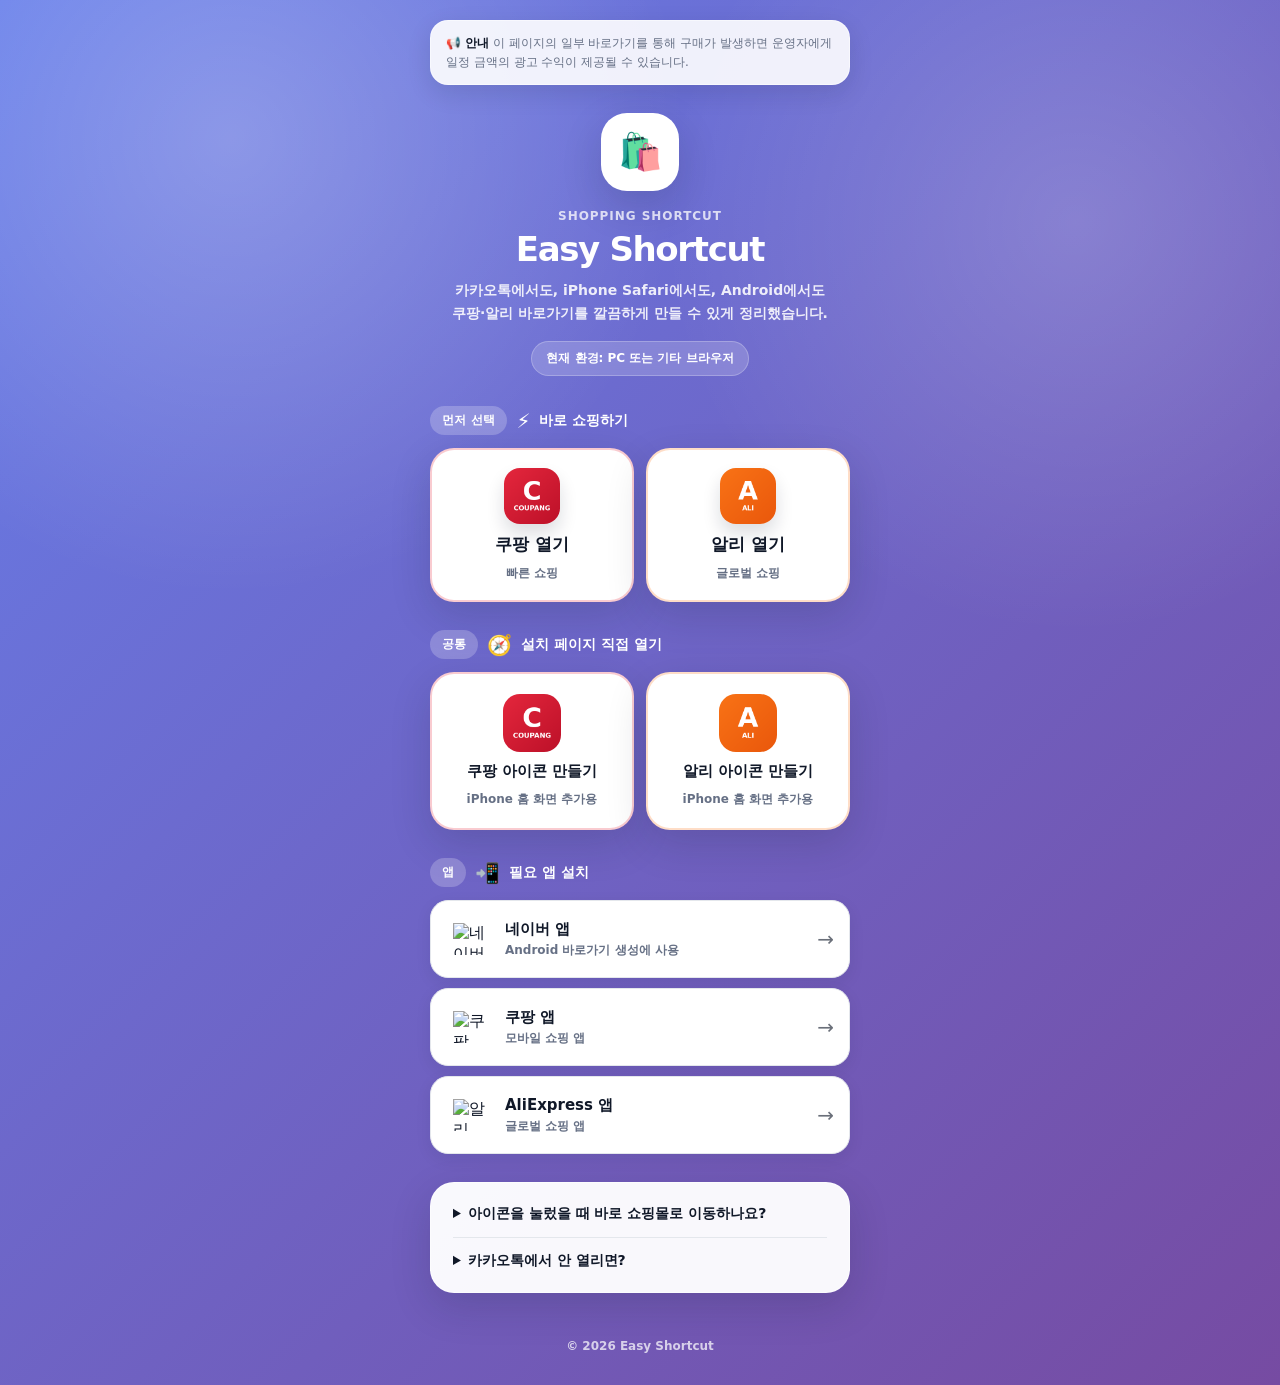
==== commit 3ca089c9: "Add files via upload" ====
--- a/index.html
+++ b/index.html
@@ -21,12 +21,12 @@
   <meta name="apple-mobile-web-app-capable" content="yes">
   <meta name="apple-mobile-web-app-status-bar-style" content="default">
   <meta name="apple-mobile-web-app-title" content="쇼핑홈">
-  <link rel="apple-touch-icon" href="icon-192.png">
-  <link rel="icon" href="icon-192.png">
-  <link rel="manifest" href="manifest.json">
-
-  <link rel="stylesheet" href="style.css">
-  <script src="app.js" defer></script>
+  <link rel="apple-touch-icon" href="icon-192.png?v=stable20260606b">
+  <link rel="icon" href="icon-192.png?v=stable20260606b">
+  <link rel="manifest" href="manifest.json?v=stable20260606b">
+
+  <link rel="stylesheet" href="style.css?v=stable20260606b">
+  <script src="app.js?v=stable20260606b" defer></script>
 </head>
 
 <body data-page="index">
@@ -67,12 +67,12 @@
 
       <div class="button-grid">
         <button class="shop-tile coupang-tile" type="button" data-open-shop="coupang">
-          <img src="coupang-icon.png" alt="" class="shop-icon" loading="lazy">
+          <img src="coupang-icon.png?v=stable20260606b" alt="" class="shop-icon" loading="lazy">
           <span>쿠팡 열기</span>
           <small>빠른 쇼핑</small>
         </button>
         <button class="shop-tile ali-tile" type="button" data-open-shop="ali">
-          <img src="ali-icon.png" alt="" class="shop-icon" loading="lazy">
+          <img src="ali-icon.png?v=stable20260606b" alt="" class="shop-icon" loading="lazy">
           <span>알리 열기</span>
           <small>글로벌 쇼핑</small>
         </button>
@@ -104,12 +104,12 @@
         </div>
         <p class="guide-copy">아래 버튼을 누르면 네이버앱의 바로가기 추가 화면으로 이동하도록 설정했습니다.</p>
         <button class="card card-primary" type="button" data-naver-shortcut="coupang">
-          <span class="card-icon"><img src="coupang-icon.png" alt="쿠팡"></span>
+          <span class="card-icon"><img src="coupang-icon.png?v=stable20260606b" alt="쿠팡"></span>
           <span class="card-text"><b>쿠팡 아이콘 추가</b><small>네이버앱 바로가기 추가 화면으로 이동</small></span>
           <span class="card-arrow">→</span>
         </button>
         <button class="card" type="button" data-naver-shortcut="ali">
-          <span class="card-icon"><img src="ali-icon.png" alt="알리"></span>
+          <span class="card-icon"><img src="ali-icon.png?v=stable20260606b" alt="알리"></span>
           <span class="card-text"><b>알리 아이콘 추가</b><small>네이버앱 바로가기 추가 화면으로 이동</small></span>
           <span class="card-arrow">→</span>
         </button>
@@ -130,13 +130,13 @@
           <h2>Safari에서 아이콘 만들기</h2>
         </div>
         <ol class="steps">
-          <li><b>1</b><span>아래에서 원하는 쇼핑몰 설치 페이지를 엽니다.</span></li>
+          <li><b>1</b><span>아래 쿠팡/알리 설치 페이지를 먼저 연 뒤, 그 페이지에서 홈 화면에 추가합니다.</span></li>
           <li><b>2</b><span>Safari 하단의 <strong>공유 버튼 ↑</strong>을 누릅니다.</span></li>
           <li><b>3</b><span><strong>홈 화면에 추가</strong>를 선택하고 이름을 확인한 뒤 추가합니다.</span></li>
         </ol>
         <div class="button-grid slim">
-          <a class="secondary-btn" href="coupang.html?install=1">쿠팡 설치 페이지</a>
-          <a class="secondary-btn" href="ali.html?install=1">알리 설치 페이지</a>
+          <a class="secondary-btn" href="coupang.html?install=1&v=stable20260606b">쿠팡 설치 페이지</a>
+          <a class="secondary-btn" href="ali.html?install=1&v=stable20260606b">알리 설치 페이지</a>
         </div>
       </div>
     </section>
@@ -149,13 +149,13 @@
       </div>
 
       <div class="install-grid">
-        <a class="install-card coupang-border" href="coupang.html?install=1">
-          <img src="coupang-icon.png" alt="쿠팡" class="install-icon">
+        <a class="install-card coupang-border" href="coupang.html?install=1&v=stable20260606b">
+          <img src="coupang-icon.png?v=stable20260606b" alt="쿠팡" class="install-icon">
           <b>쿠팡 아이콘 만들기</b>
           <span>iPhone 홈 화면 추가용</span>
         </a>
-        <a class="install-card ali-border" href="ali.html?install=1">
-          <img src="ali-icon.png" alt="알리익스프레스" class="install-icon">
+        <a class="install-card ali-border" href="ali.html?install=1&v=stable20260606b">
+          <img src="ali-icon.png?v=stable20260606b" alt="알리익스프레스" class="install-icon">
           <b>알리 아이콘 만들기</b>
           <span>iPhone 홈 화면 추가용</span>
         </a>
--- a/style.css
+++ b/style.css
@@ -491,94 +491,3 @@
   .install-steps li { padding: 12px 10px; }
   .result-box { padding: 12px; }
 }
-
-
-/* ─────────────────────────────────────────
-   INSTALL PAGE GUIDE POPUP
-───────────────────────────────────────── */
-.install-guide-overlay {
-  position: fixed;
-  inset: 0;
-  z-index: 11000;
-  display: none;
-  align-items: center;
-  justify-content: center;
-  padding: 22px;
-  background: rgba(15, 23, 42, 0.62);
-  backdrop-filter: blur(14px);
-}
-.install-guide-overlay.show { display: flex; }
-.install-guide-panel {
-  position: relative;
-  width: min(100%, 390px);
-  max-height: calc(100vh - 44px);
-  overflow: auto;
-  background: rgba(255, 255, 255, 0.98);
-  border-radius: 28px;
-  padding: 26px 22px 22px;
-  box-shadow: 0 28px 70px rgba(0, 0, 0, 0.32);
-  border: 1px solid rgba(255, 255, 255, 0.75);
-}
-.install-guide-top {
-  display: flex;
-  align-items: center;
-  gap: 10px;
-  margin-bottom: 14px;
-}
-.install-guide-top .emoji { font-size: 28px; }
-.install-guide-top .badge {
-  display: inline-flex;
-  align-items: center;
-  justify-content: center;
-  min-height: 30px;
-  padding: 6px 14px;
-  border-radius: 999px;
-  background: rgba(99, 102, 241, 0.11);
-  color: var(--primary-dark);
-  font-size: 13px;
-  font-weight: 900;
-}
-.install-guide-panel h2 {
-  font-size: 25px;
-  line-height: 1.25;
-  letter-spacing: -0.6px;
-  margin: 0 34px 10px 0;
-  color: var(--text-dark);
-}
-.install-guide-desc {
-  font-size: 14px;
-  line-height: 1.65;
-  color: var(--text-gray);
-  margin-bottom: 18px;
-}
-.install-guide-desc b { color: var(--text-dark); }
-.install-guide-popup-steps {
-  gap: 14px;
-  margin-bottom: 18px;
-}
-.install-guide-popup-steps li {
-  background: #f8fafc;
-  border: 1px solid rgba(99, 102, 241, 0.12);
-  border-radius: 18px;
-  padding: 14px 14px 14px 12px;
-  box-shadow: var(--shadow-sm);
-}
-.install-guide-popup-steps li b {
-  width: 32px;
-  height: 32px;
-  font-size: 14px;
-}
-.install-guide-popup-steps li span {
-  font-size: 15px;
-  line-height: 1.55;
-  font-weight: 700;
-}
-.popup-result-box { margin-bottom: 16px; }
-.primary-btn.full { width: 100%; }
-
-@media (max-width: 360px) {
-  .install-guide-overlay { padding: 16px; }
-  .install-guide-panel { border-radius: 24px; padding: 24px 18px 18px; }
-  .install-guide-panel h2 { font-size: 22px; }
-  .install-guide-popup-steps li span { font-size: 14px; }
-}
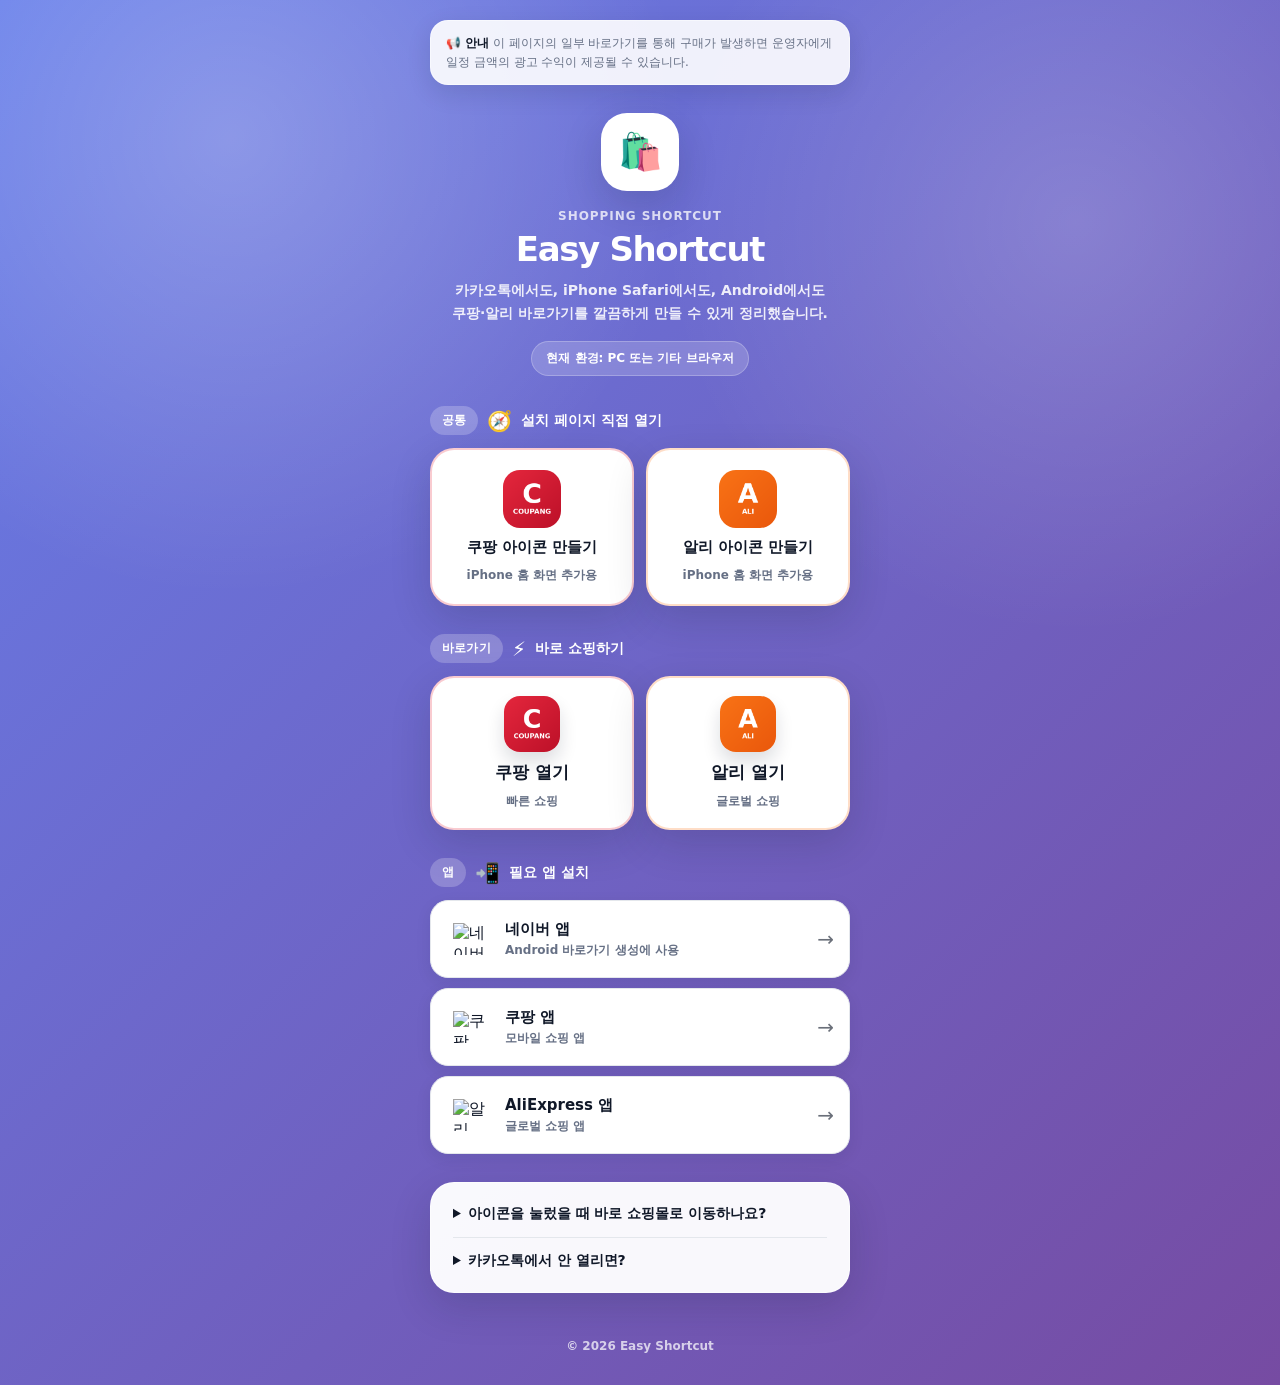
==== commit fe3db054: "Add files via upload" ====
--- a/index.html
+++ b/index.html
@@ -21,12 +21,12 @@
   <meta name="apple-mobile-web-app-capable" content="yes">
   <meta name="apple-mobile-web-app-status-bar-style" content="default">
   <meta name="apple-mobile-web-app-title" content="쇼핑홈">
-  <link rel="apple-touch-icon" href="icon-192.png?v=stable20260606b">
-  <link rel="icon" href="icon-192.png?v=stable20260606b">
-  <link rel="manifest" href="manifest.json?v=stable20260606b">
-
-  <link rel="stylesheet" href="style.css?v=stable20260606b">
-  <script src="app.js?v=stable20260606b" defer></script>
+  <link rel="apple-touch-icon" href="icon-192.png?v=stable20260606c">
+  <link rel="icon" href="icon-192.png?v=stable20260606c">
+  <link rel="manifest" href="manifest.json?v=stable20260606c">
+
+  <link rel="stylesheet" href="style.css?v=stable20260606c">
+  <script src="app.js?v=stable20260606c" defer></script>
 </head>
 
 <body data-page="index">
@@ -57,28 +57,6 @@
       <p class="hero-desc">카카오톡에서도, iPhone Safari에서도, Android에서도<br>쿠팡·알리 바로가기를 깔끔하게 만들 수 있게 정리했습니다.</p>
       <div class="platform-chip" id="platform-chip">기기 환경 확인 중</div>
     </header>
-
-    <section class="section quick-actions">
-      <div class="section-title">
-        <span class="badge">먼저 선택</span>
-        <span class="emoji">⚡</span>
-        <span>바로 쇼핑하기</span>
-      </div>
-
-      <div class="button-grid">
-        <button class="shop-tile coupang-tile" type="button" data-open-shop="coupang">
-          <img src="coupang-icon.png?v=stable20260606b" alt="" class="shop-icon" loading="lazy">
-          <span>쿠팡 열기</span>
-          <small>빠른 쇼핑</small>
-        </button>
-        <button class="shop-tile ali-tile" type="button" data-open-shop="ali">
-          <img src="ali-icon.png?v=stable20260606b" alt="" class="shop-icon" loading="lazy">
-          <span>알리 열기</span>
-          <small>글로벌 쇼핑</small>
-        </button>
-      </div>
-    </section>
-
     <section class="section only-kakao">
       <div class="guide-card kakao-card">
         <div class="guide-header">
@@ -89,7 +67,6 @@
         <button class="primary-btn" type="button" data-open-external-current>외부 브라우저로 다시 열기</button>
       </div>
     </section>
-
     <section class="section only-android" id="android-shortcuts">
       <div class="section-title">
         <span class="badge">Android</span>
@@ -104,19 +81,18 @@
         </div>
         <p class="guide-copy">아래 버튼을 누르면 네이버앱의 바로가기 추가 화면으로 이동하도록 설정했습니다.</p>
         <button class="card card-primary" type="button" data-naver-shortcut="coupang">
-          <span class="card-icon"><img src="coupang-icon.png?v=stable20260606b" alt="쿠팡"></span>
+          <span class="card-icon"><img src="coupang-icon.png?v=stable20260606c" alt="쿠팡"></span>
           <span class="card-text"><b>쿠팡 아이콘 추가</b><small>네이버앱 바로가기 추가 화면으로 이동</small></span>
           <span class="card-arrow">→</span>
         </button>
         <button class="card" type="button" data-naver-shortcut="ali">
-          <span class="card-icon"><img src="ali-icon.png?v=stable20260606b" alt="알리"></span>
+          <span class="card-icon"><img src="ali-icon.png?v=stable20260606c" alt="알리"></span>
           <span class="card-text"><b>알리 아이콘 추가</b><small>네이버앱 바로가기 추가 화면으로 이동</small></span>
           <span class="card-arrow">→</span>
         </button>
         <p class="mini-note">네이버앱이 설치되어 있으면 바로가기 추가 화면이 열립니다.</p>
       </div>
     </section>
-
     <section class="section only-ios" id="ios-guide">
       <div class="section-title">
         <span class="badge">iPhone</span>
@@ -135,12 +111,11 @@
           <li><b>3</b><span><strong>홈 화면에 추가</strong>를 선택하고 이름을 확인한 뒤 추가합니다.</span></li>
         </ol>
         <div class="button-grid slim">
-          <a class="secondary-btn" href="coupang.html?install=1&v=stable20260606b">쿠팡 설치 페이지</a>
-          <a class="secondary-btn" href="ali.html?install=1&v=stable20260606b">알리 설치 페이지</a>
-        </div>
-      </div>
-    </section>
-
+          <a class="secondary-btn" href="coupang.html?install=1&v=stable20260606c">쿠팡 설치 페이지</a>
+          <a class="secondary-btn" href="ali.html?install=1&v=stable20260606c">알리 설치 페이지</a>
+        </div>
+      </div>
+    </section>
     <section class="section universal-guide">
       <div class="section-title">
         <span class="badge">공통</span>
@@ -149,18 +124,43 @@
       </div>
 
       <div class="install-grid">
-        <a class="install-card coupang-border" href="coupang.html?install=1&v=stable20260606b">
-          <img src="coupang-icon.png?v=stable20260606b" alt="쿠팡" class="install-icon">
+        <a class="install-card coupang-border" href="coupang.html?install=1&v=stable20260606c">
+          <img src="coupang-icon.png?v=stable20260606c" alt="쿠팡" class="install-icon">
           <b>쿠팡 아이콘 만들기</b>
           <span>iPhone 홈 화면 추가용</span>
         </a>
-        <a class="install-card ali-border" href="ali.html?install=1&v=stable20260606b">
-          <img src="ali-icon.png?v=stable20260606b" alt="알리익스프레스" class="install-icon">
+        <a class="install-card ali-border" href="ali.html?install=1&v=stable20260606c">
+          <img src="ali-icon.png?v=stable20260606c" alt="알리익스프레스" class="install-icon">
           <b>알리 아이콘 만들기</b>
           <span>iPhone 홈 화면 추가용</span>
         </a>
       </div>
     </section>
+    <section class="section quick-actions">
+      <div class="section-title">
+        <span class="badge">바로가기</span>
+        <span class="emoji">⚡</span>
+        <span>바로 쇼핑하기</span>
+      </div>
+
+      <div class="button-grid">
+        <button class="shop-tile coupang-tile" type="button" data-open-shop="coupang">
+          <img src="coupang-icon.png?v=stable20260606c" alt="" class="shop-icon" loading="lazy">
+          <span>쿠팡 열기</span>
+          <small>빠른 쇼핑</small>
+        </button>
+        <button class="shop-tile ali-tile" type="button" data-open-shop="ali">
+          <img src="ali-icon.png?v=stable20260606c" alt="" class="shop-icon" loading="lazy">
+          <span>알리 열기</span>
+          <small>글로벌 쇼핑</small>
+        </button>
+      </div>
+    </section>
+
+
+
+
+
 
     <section class="section">
       <div class="section-title">
